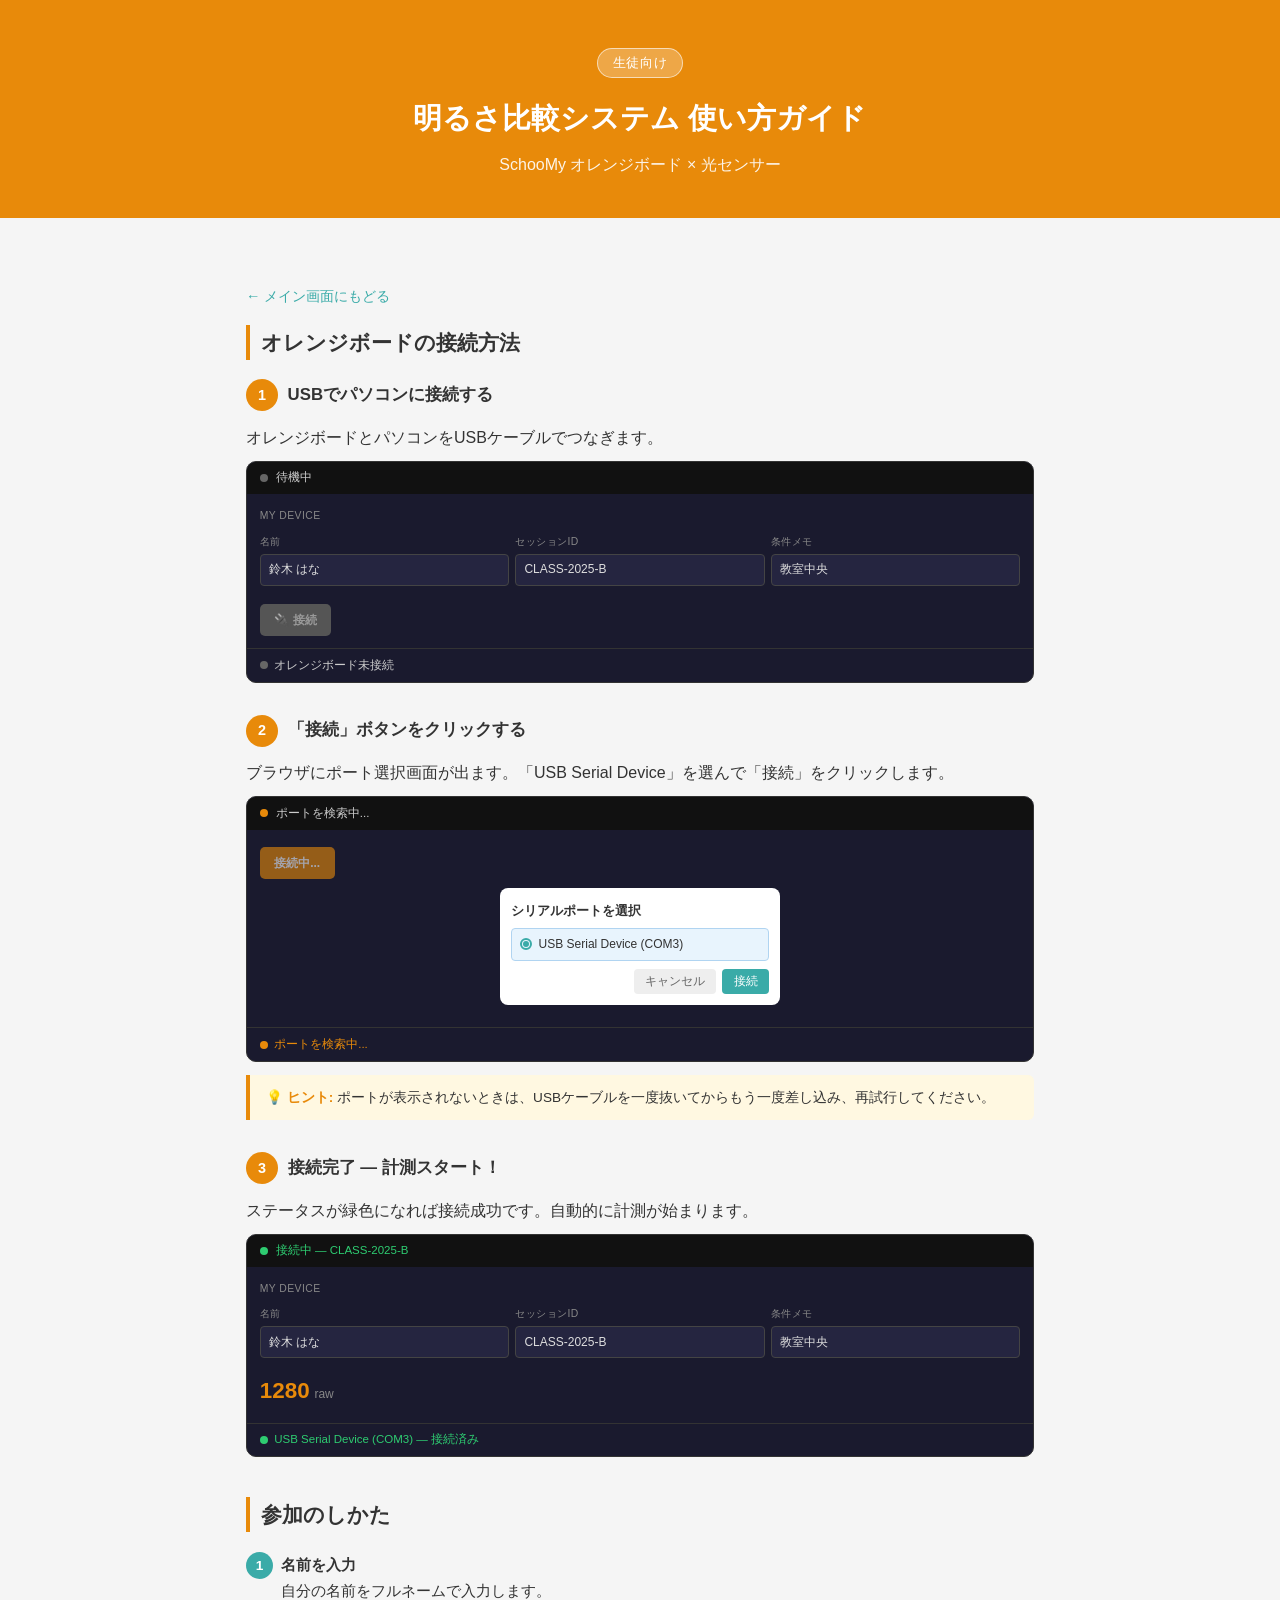
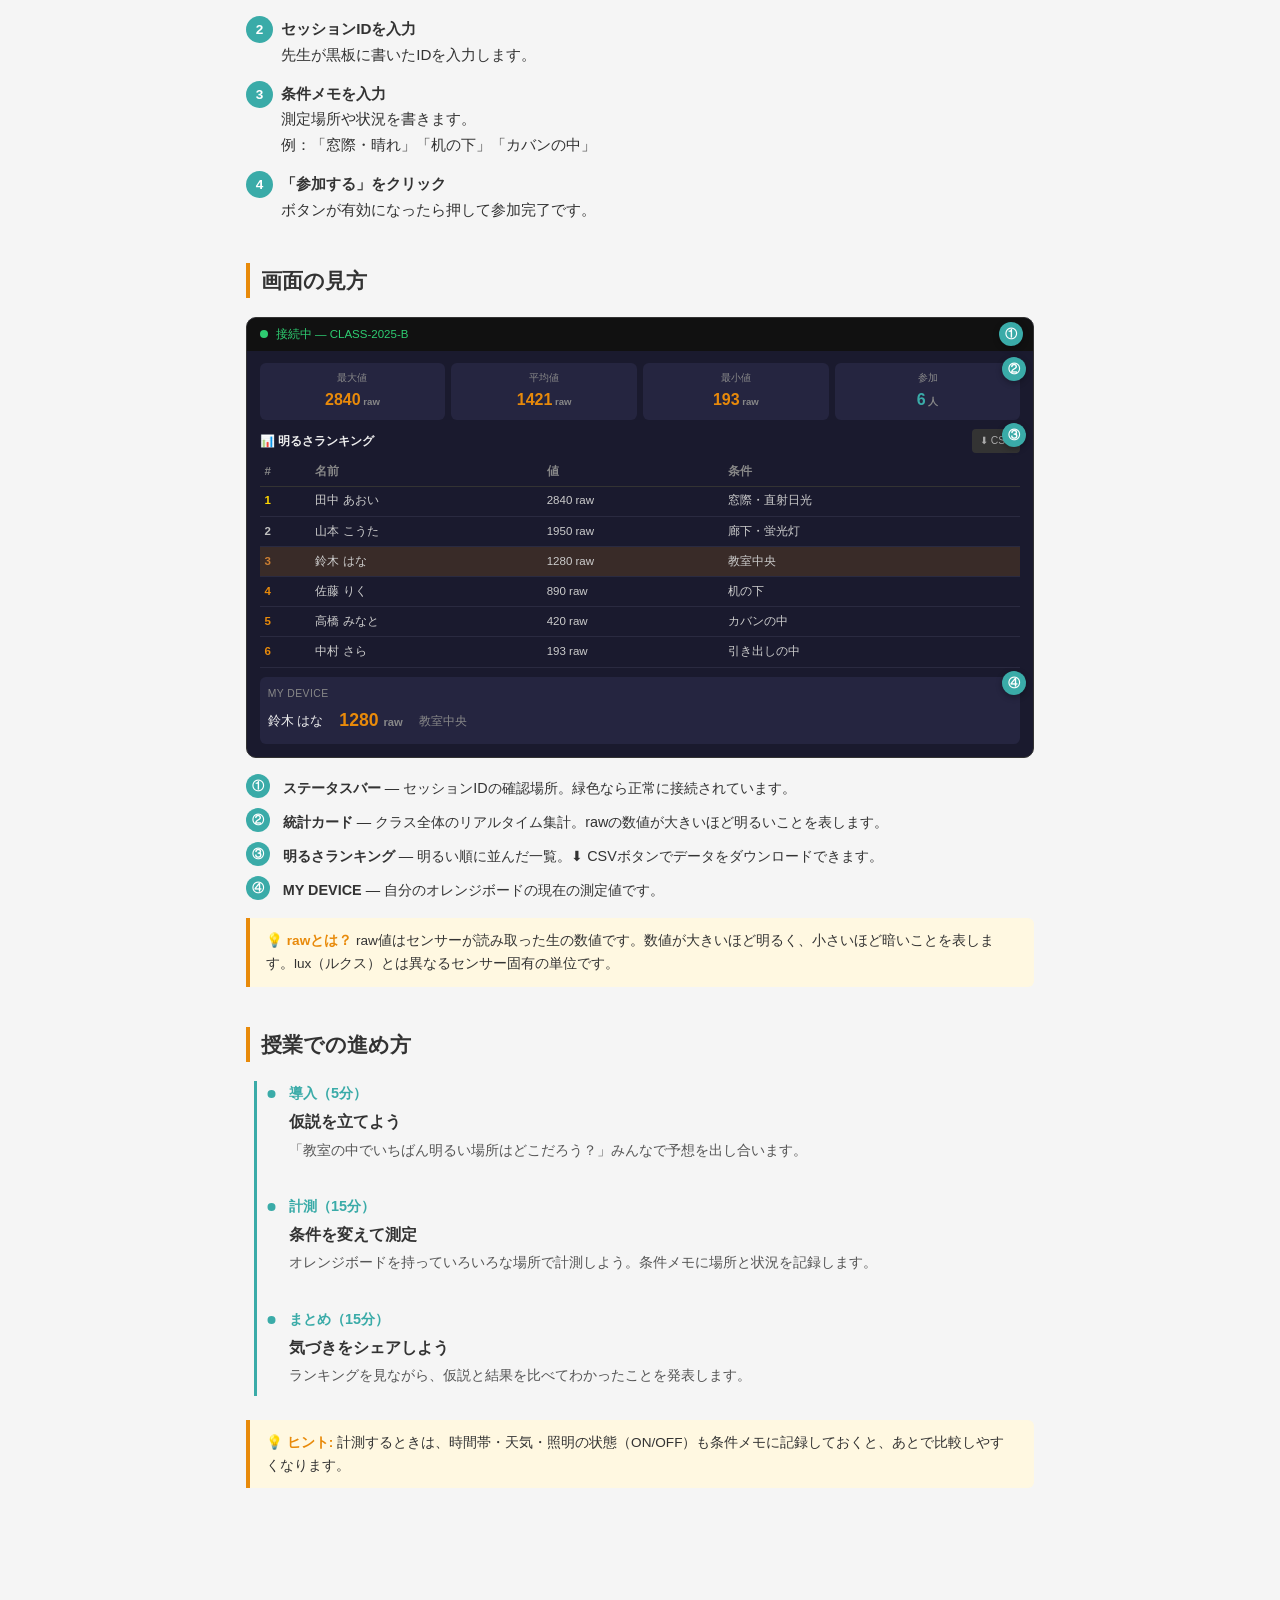
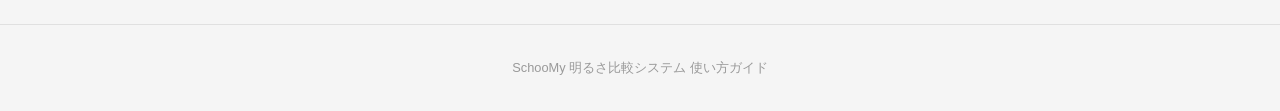
==== guide.html @ 4259dcef "Add guide.html: 生徒向け使い方ガイド Co-Authored-By: Claude Opus 4.6 (1M context) <noreply@anthropic.com>" ====
<!DOCTYPE html>
<html lang="ja">
<head>
<meta charset="UTF-8">
<meta name="viewport" content="width=device-width, initial-scale=1.0">
<title>使い方ガイド — SchooMy 明るさ比較システム</title>
<style>
*,*::before,*::after{box-sizing:border-box;margin:0;padding:0}
:root{--orange:#E88A0A;--teal:#3AABA8;--bg:#f5f5f5;--card:#fff;--text:#333;--gray:#888;--light-gray:#e0e0e0;--green:#2ecc71;--red:#e74c3c}
body{font-family:Meiryo,sans-serif;color:var(--text);background:var(--bg);line-height:1.7}
a{color:var(--teal);text-decoration:none}
a:hover{text-decoration:underline}

/* Hero */
.hero{background:var(--orange);color:#fff;text-align:center;padding:3rem 1rem 2.5rem}
.hero .badge{display:inline-block;background:rgba(255,255,255,.25);border:1px solid rgba(255,255,255,.6);border-radius:999px;padding:.2rem .9rem;font-size:.8rem;margin-bottom:1rem;letter-spacing:.05em}
.hero h1{font-size:1.8rem;margin-bottom:.5rem}
.hero .sub{font-size:1rem;opacity:.9}

/* Container */
.container{max-width:820px;margin:0 auto;padding:1.5rem 1rem 4rem}
section{margin-bottom:2.5rem}
section h2{font-size:1.3rem;border-left:4px solid var(--orange);padding-left:.7rem;margin-bottom:1.2rem}

/* Steps */
.step{margin-bottom:2rem}
.step-header{display:flex;align-items:center;gap:.6rem;margin-bottom:.8rem}
.step-num{display:inline-flex;align-items:center;justify-content:center;width:2rem;height:2rem;border-radius:50%;background:var(--orange);color:#fff;font-weight:bold;font-size:.9rem;flex-shrink:0}
.step-title{font-size:1.05rem;font-weight:bold}

/* Mock screen */
.mock{background:#1a1a2e;border-radius:10px;overflow:hidden;margin:.6rem 0;font-size:.78rem;color:#ccc;border:1px solid #333}
.mock-bar{display:flex;align-items:center;gap:.5rem;padding:.4rem .8rem;background:#111;font-size:.72rem}
.mock-bar .dot{width:8px;height:8px;border-radius:50%;flex-shrink:0}
.mock-bar .dot.gray{background:#666}
.mock-bar .dot.green{background:var(--green)}
.mock-bar .dot.orange{background:var(--orange)}
.mock-bar .pulse-dot{animation:pulse-anim 1.2s infinite}
@keyframes pulse-anim{0%,100%{opacity:1}50%{opacity:.4}}
.mock-body{padding:.8rem}
.mock-label{font-size:.65rem;color:#888;margin-bottom:.2rem;text-transform:uppercase;letter-spacing:.04em}
.mock-field{background:#252540;border:1px solid #444;border-radius:4px;padding:.3rem .5rem;margin-bottom:.35rem;color:#ddd;font-size:.75rem}
.mock-btn{display:inline-block;border-radius:5px;padding:.35rem .9rem;font-size:.75rem;font-weight:bold;border:none;cursor:default;margin-top:.3rem}
.mock-btn.gray{background:#555;color:#999}
.mock-btn.orange{background:var(--orange);color:#fff}
.mock-btn.orange.disabled{opacity:.6}
.mock-btn.green{background:var(--green);color:#fff}
.mock-usb{display:flex;align-items:center;gap:.4rem;padding:.4rem .8rem;font-size:.72rem;border-top:1px solid #333}
.mock-usb .indicator{width:8px;height:8px;border-radius:50%;flex-shrink:0}

/* Dialog mock */
.mock-dialog{background:#fff;color:#333;border-radius:8px;margin:.6rem auto;padding:.7rem;max-width:280px;font-size:.75rem}
.mock-dialog .dialog-title{font-weight:bold;margin-bottom:.4rem;font-size:.8rem}
.mock-dialog .dialog-item{display:flex;align-items:center;gap:.4rem;padding:.35rem .5rem;border-radius:4px;background:#e8f4fd;border:1px solid #b0d4f1;margin-bottom:.3rem}
.mock-dialog .dialog-item .radio{width:12px;height:12px;border-radius:50%;border:2px solid var(--teal);display:flex;align-items:center;justify-content:center;flex-shrink:0}
.mock-dialog .dialog-item .radio::after{content:'';width:6px;height:6px;border-radius:50%;background:var(--teal)}
.mock-dialog .dialog-actions{display:flex;gap:.4rem;justify-content:flex-end;margin-top:.5rem}
.mock-dialog .dialog-actions button{border:none;padding:.3rem .7rem;border-radius:4px;font-size:.72rem;cursor:default}
.mock-dialog .dialog-actions .cancel{background:#eee;color:#666}
.mock-dialog .dialog-actions .ok{background:var(--teal);color:#fff}

/* MY DEVICE mock section */
.mock-mydevice{display:grid;grid-template-columns:1fr 1fr 1fr;gap:.4rem;margin-top:.5rem}
.mock-mydevice .mock-field-group{display:flex;flex-direction:column}
.mock-current{display:flex;align-items:baseline;gap:.3rem;margin-top:.5rem}
.mock-current .val{font-size:1.4rem;font-weight:bold;color:var(--orange)}
.mock-current .unit{font-size:.75rem;color:#888}

/* Hint box */
.hint{background:#fff8e1;border-left:4px solid var(--orange);border-radius:0 6px 6px 0;padding:.7rem 1rem;margin:.8rem 0;font-size:.85rem}
.hint strong{color:var(--orange)}

/* Numbered list (参加のしかた) */
.join-steps{counter-reset:join}
.join-steps li{list-style:none;position:relative;padding-left:2.2rem;margin-bottom:.8rem;font-size:.95rem}
.join-steps li::before{counter-increment:join;content:counter(join);position:absolute;left:0;top:0;width:1.7rem;height:1.7rem;border-radius:50%;background:var(--teal);color:#fff;display:flex;align-items:center;justify-content:center;font-weight:bold;font-size:.85rem}

/* Annotated mock (画面の見方) */
.annotated-wrap{position:relative}
.anno-badge{position:absolute;width:1.5rem;height:1.5rem;border-radius:50%;background:var(--teal);color:#fff;font-size:.75rem;font-weight:bold;display:flex;align-items:center;justify-content:center;z-index:2;box-shadow:0 2px 6px rgba(0,0,0,.3)}
.anno-list{margin-top:1rem}
.anno-list dl{display:grid;grid-template-columns:auto 1fr;gap:.3rem .8rem;font-size:.9rem}
.anno-list dt{display:flex;align-items:center;justify-content:center;width:1.5rem;height:1.5rem;border-radius:50%;background:var(--teal);color:#fff;font-weight:bold;font-size:.75rem;flex-shrink:0}
.anno-list dd{margin:0;padding:.15rem 0}

/* Stats grid in mock */
.mock-stats{display:grid;grid-template-columns:repeat(4,1fr);gap:.4rem;margin-bottom:.6rem}
.mock-stat-card{background:#252540;border-radius:6px;padding:.4rem;text-align:center}
.mock-stat-card .stat-label{font-size:.6rem;color:#888}
.mock-stat-card .stat-val{font-size:1rem;font-weight:bold;color:var(--orange)}
.mock-stat-card .stat-unit{font-size:.6rem;color:#888}
.mock-stat-card.count .stat-val{color:var(--teal)}

/* Ranking table in mock */
.mock-table{width:100%;border-collapse:collapse;font-size:.72rem}
.mock-table th{text-align:left;color:#888;padding:.25rem .3rem;border-bottom:1px solid #333}
.mock-table td{padding:.3rem;border-bottom:1px solid #2a2a40}
.mock-table tr.me{background:rgba(232,138,10,.15)}
.mock-table .rank{font-weight:bold;color:var(--orange)}
.mock-table .rank.gold{color:#FFD700}
.mock-table .rank.silver{color:#C0C0C0}
.mock-table .rank.bronze{color:#CD7F32}

/* Mock CSV button */
.mock-csv{display:inline-block;background:#333;color:#aaa;border-radius:4px;padding:.2rem .5rem;font-size:.65rem;float:right}

/* Timeline */
.timeline{position:relative;padding-left:2rem;border-left:3px solid var(--teal);margin-left:.5rem}
.timeline-item{position:relative;margin-bottom:1.5rem;padding-bottom:.5rem}
.timeline-item::before{content:'';position:absolute;left:-2rem;top:.35rem;transform:translateX(calc(-50% + 1rem - 1.5px));width:14px;height:14px;border-radius:50%;background:var(--teal);border:3px solid var(--bg)}
.timeline-item .time-label{font-weight:bold;color:var(--teal);font-size:.9rem}
.timeline-item .time-title{font-weight:bold;font-size:1rem;margin:.15rem 0}
.timeline-item .time-desc{font-size:.9rem;color:#555}

/* Back link */
.back-link{display:inline-flex;align-items:center;gap:.3rem;margin-bottom:1rem;font-size:.9rem}

/* Footer */
.guide-footer{text-align:center;padding:2rem 1rem;font-size:.8rem;color:#999;border-top:1px solid #e0e0e0;margin-top:2rem}

/* Responsive */
@media(max-width:600px){
  .hero h1{font-size:1.3rem}
  .mock-stats{grid-template-columns:repeat(2,1fr)}
  .mock-mydevice{grid-template-columns:1fr}
  .anno-badge{display:none}
  .mock-table{font-size:.65rem}
}
</style>
</head>
<body>

<!-- Hero -->
<section class="hero">
  <div class="badge">生徒向け</div>
  <h1>明るさ比較システム 使い方ガイド</h1>
  <p class="sub">SchooMy オレンジボード × 光センサー</p>
</section>

<div class="container">
  <a href="index.html" class="back-link">← メイン画面にもどる</a>

  <!-- ====== 2. 接続方法 ====== -->
  <section>
    <h2>オレンジボードの接続方法</h2>

    <!-- STEP 1 -->
    <div class="step">
      <div class="step-header">
        <div class="step-num">1</div>
        <div class="step-title">USBでパソコンに接続する</div>
      </div>
      <p>オレンジボードとパソコンをUSBケーブルでつなぎます。</p>

      <!-- Mock ① 接続前 -->
      <div class="mock">
        <div class="mock-bar">
          <span class="dot gray"></span>
          <span>待機中</span>
        </div>
        <div class="mock-body">
          <div class="mock-label">MY DEVICE</div>
          <div class="mock-mydevice">
            <div class="mock-field-group">
              <div class="mock-label">名前</div>
              <div class="mock-field">鈴木 はな</div>
            </div>
            <div class="mock-field-group">
              <div class="mock-label">セッションID</div>
              <div class="mock-field">CLASS-2025-B</div>
            </div>
            <div class="mock-field-group">
              <div class="mock-label">条件メモ</div>
              <div class="mock-field">教室中央</div>
            </div>
          </div>
          <div style="margin-top:.5rem">
            <span class="mock-btn gray">🔌 接続</span>
          </div>
        </div>
        <div class="mock-usb">
          <span class="indicator" style="background:#666"></span>
          <span>オレンジボード未接続</span>
        </div>
      </div>
    </div>

    <!-- STEP 2 -->
    <div class="step">
      <div class="step-header">
        <div class="step-num">2</div>
        <div class="step-title">「接続」ボタンをクリックする</div>
      </div>
      <p>ブラウザにポート選択画面が出ます。「USB Serial Device」を選んで「接続」をクリックします。</p>

      <!-- Mock ② ポート選択中 -->
      <div class="mock">
        <div class="mock-bar">
          <span class="dot orange pulse-dot"></span>
          <span>ポートを検索中...</span>
        </div>
        <div class="mock-body">
          <span class="mock-btn orange disabled">接続中...</span>

          <!-- Dialog -->
          <div class="mock-dialog">
            <div class="dialog-title">シリアルポートを選択</div>
            <div class="dialog-item">
              <div class="radio"></div>
              <span>USB Serial Device (COM3)</span>
            </div>
            <div class="dialog-actions">
              <button class="cancel">キャンセル</button>
              <button class="ok">接続</button>
            </div>
          </div>
        </div>
        <div class="mock-usb">
          <span class="indicator" style="background:var(--orange)"></span>
          <span style="color:var(--orange)">ポートを検索中...</span>
        </div>
      </div>

      <div class="hint">
        <strong>💡 ヒント:</strong> ポートが表示されないときは、USBケーブルを一度抜いてからもう一度差し込み、再試行してください。
      </div>
    </div>

    <!-- STEP 3 -->
    <div class="step">
      <div class="step-header">
        <div class="step-num">3</div>
        <div class="step-title">接続完了 — 計測スタート！</div>
      </div>
      <p>ステータスが緑色になれば接続成功です。自動的に計測が始まります。</p>

      <!-- Mock ③ 接続完了 -->
      <div class="mock">
        <div class="mock-bar">
          <span class="dot green"></span>
          <span style="color:var(--green)">接続中 — CLASS-2025-B</span>
        </div>
        <div class="mock-body">
          <div class="mock-label">MY DEVICE</div>
          <div class="mock-mydevice">
            <div class="mock-field-group">
              <div class="mock-label">名前</div>
              <div class="mock-field">鈴木 はな</div>
            </div>
            <div class="mock-field-group">
              <div class="mock-label">セッションID</div>
              <div class="mock-field">CLASS-2025-B</div>
            </div>
            <div class="mock-field-group">
              <div class="mock-label">条件メモ</div>
              <div class="mock-field">教室中央</div>
            </div>
          </div>
          <div class="mock-current">
            <span class="val">1280</span>
            <span class="unit">raw</span>
          </div>
        </div>
        <div class="mock-usb">
          <span class="indicator" style="background:var(--green)"></span>
          <span style="color:var(--green)">USB Serial Device (COM3) — 接続済み</span>
        </div>
      </div>
    </div>
  </section>

  <!-- ====== 3. 参加のしかた ====== -->
  <section>
    <h2>参加のしかた</h2>
    <ol class="join-steps">
      <li><strong>名前を入力</strong><br>自分の名前をフルネームで入力します。</li>
      <li><strong>セッションIDを入力</strong><br>先生が黒板に書いたIDを入力します。</li>
      <li><strong>条件メモを入力</strong><br>測定場所や状況を書きます。<br>例：「窓際・晴れ」「机の下」「カバンの中」</li>
      <li><strong>「参加する」をクリック</strong><br>ボタンが有効になったら押して参加完了です。</li>
    </ol>
  </section>

  <!-- ====== 4. 画面の見方 ====== -->
  <section>
    <h2>画面の見方</h2>

    <div class="annotated-wrap">
      <!-- Mock ④ ランキング画面 -->
      <div class="mock" style="position:relative">
        <!-- Badge ① -->
        <div class="anno-badge" style="top:4px;right:10px">①</div>
        <div class="mock-bar">
          <span class="dot green"></span>
          <span style="color:var(--green)">接続中 — CLASS-2025-B</span>
        </div>
        <div class="mock-body">
          <!-- Badge ② -->
          <div style="position:relative">
            <div class="anno-badge" style="top:-6px;right:-6px">②</div>
            <div class="mock-stats">
              <div class="mock-stat-card"><div class="stat-label">最大値</div><div class="stat-val">2840<span class="stat-unit"> raw</span></div></div>
              <div class="mock-stat-card"><div class="stat-label">平均値</div><div class="stat-val">1421<span class="stat-unit"> raw</span></div></div>
              <div class="mock-stat-card"><div class="stat-label">最小値</div><div class="stat-val">193<span class="stat-unit"> raw</span></div></div>
              <div class="mock-stat-card count"><div class="stat-label">参加</div><div class="stat-val">6<span class="stat-unit"> 人</span></div></div>
            </div>
          </div>

          <!-- Badge ③ -->
          <div style="position:relative">
            <div class="anno-badge" style="top:-6px;right:-6px">③</div>
            <div style="display:flex;align-items:center;justify-content:space-between;margin-bottom:.3rem">
              <span style="font-size:.75rem;font-weight:bold;color:#eee">📊 明るさランキング</span>
              <span class="mock-csv">⬇ CSV</span>
            </div>
            <table class="mock-table">
              <thead><tr><th>#</th><th>名前</th><th>値</th><th>条件</th></tr></thead>
              <tbody>
                <tr><td class="rank gold">1</td><td>田中 あおい</td><td>2840 raw</td><td>窓際・直射日光</td></tr>
                <tr><td class="rank silver">2</td><td>山本 こうた</td><td>1950 raw</td><td>廊下・蛍光灯</td></tr>
                <tr class="me"><td class="rank bronze">3</td><td>鈴木 はな</td><td>1280 raw</td><td>教室中央</td></tr>
                <tr><td class="rank">4</td><td>佐藤 りく</td><td>890 raw</td><td>机の下</td></tr>
                <tr><td class="rank">5</td><td>高橋 みなと</td><td>420 raw</td><td>カバンの中</td></tr>
                <tr><td class="rank">6</td><td>中村 さら</td><td>193 raw</td><td>引き出しの中</td></tr>
              </tbody>
            </table>
          </div>

          <!-- Badge ④ -->
          <div style="position:relative;margin-top:.6rem;background:#252540;border-radius:6px;padding:.5rem">
            <div class="anno-badge" style="top:-6px;right:-6px">④</div>
            <div class="mock-label">MY DEVICE</div>
            <div style="display:flex;align-items:center;gap:1rem;flex-wrap:wrap">
              <span style="color:#eee;font-size:.8rem">鈴木 はな</span>
              <span style="color:var(--orange);font-weight:bold;font-size:1.1rem">1280 <span style="font-size:.7rem;color:#888">raw</span></span>
              <span style="color:#888;font-size:.75rem">教室中央</span>
            </div>
          </div>
        </div>
      </div>
    </div>

    <div class="anno-list">
      <dl>
        <dt>①</dt><dd><strong>ステータスバー</strong> — セッションIDの確認場所。緑色なら正常に接続されています。</dd>
        <dt>②</dt><dd><strong>統計カード</strong> — クラス全体のリアルタイム集計。rawの数値が大きいほど明るいことを表します。</dd>
        <dt>③</dt><dd><strong>明るさランキング</strong> — 明るい順に並んだ一覧。⬇ CSVボタンでデータをダウンロードできます。</dd>
        <dt>④</dt><dd><strong>MY DEVICE</strong> — 自分のオレンジボードの現在の測定値です。</dd>
      </dl>
    </div>

    <div class="hint">
      <strong>💡 rawとは？</strong> raw値はセンサーが読み取った生の数値です。数値が大きいほど明るく、小さいほど暗いことを表します。lux（ルクス）とは異なるセンサー固有の単位です。
    </div>
  </section>

  <!-- ====== 5. 授業での進め方 ====== -->
  <section>
    <h2>授業での進め方</h2>

    <div class="timeline">
      <div class="timeline-item">
        <div class="time-label">導入（5分）</div>
        <div class="time-title">仮説を立てよう</div>
        <div class="time-desc">「教室の中でいちばん明るい場所はどこだろう？」みんなで予想を出し合います。</div>
      </div>
      <div class="timeline-item">
        <div class="time-label">計測（15分）</div>
        <div class="time-title">条件を変えて測定</div>
        <div class="time-desc">オレンジボードを持っていろいろな場所で計測しよう。条件メモに場所と状況を記録します。</div>
      </div>
      <div class="timeline-item">
        <div class="time-label">まとめ（15分）</div>
        <div class="time-title">気づきをシェアしよう</div>
        <div class="time-desc">ランキングを見ながら、仮説と結果を比べてわかったことを発表します。</div>
      </div>
    </div>

    <div class="hint">
      <strong>💡 ヒント:</strong> 計測するときは、時間帯・天気・照明の状態（ON/OFF）も条件メモに記録しておくと、あとで比較しやすくなります。
    </div>
  </section>
</div>

<footer class="guide-footer">
  SchooMy 明るさ比較システム 使い方ガイド
</footer>

</body>
</html>
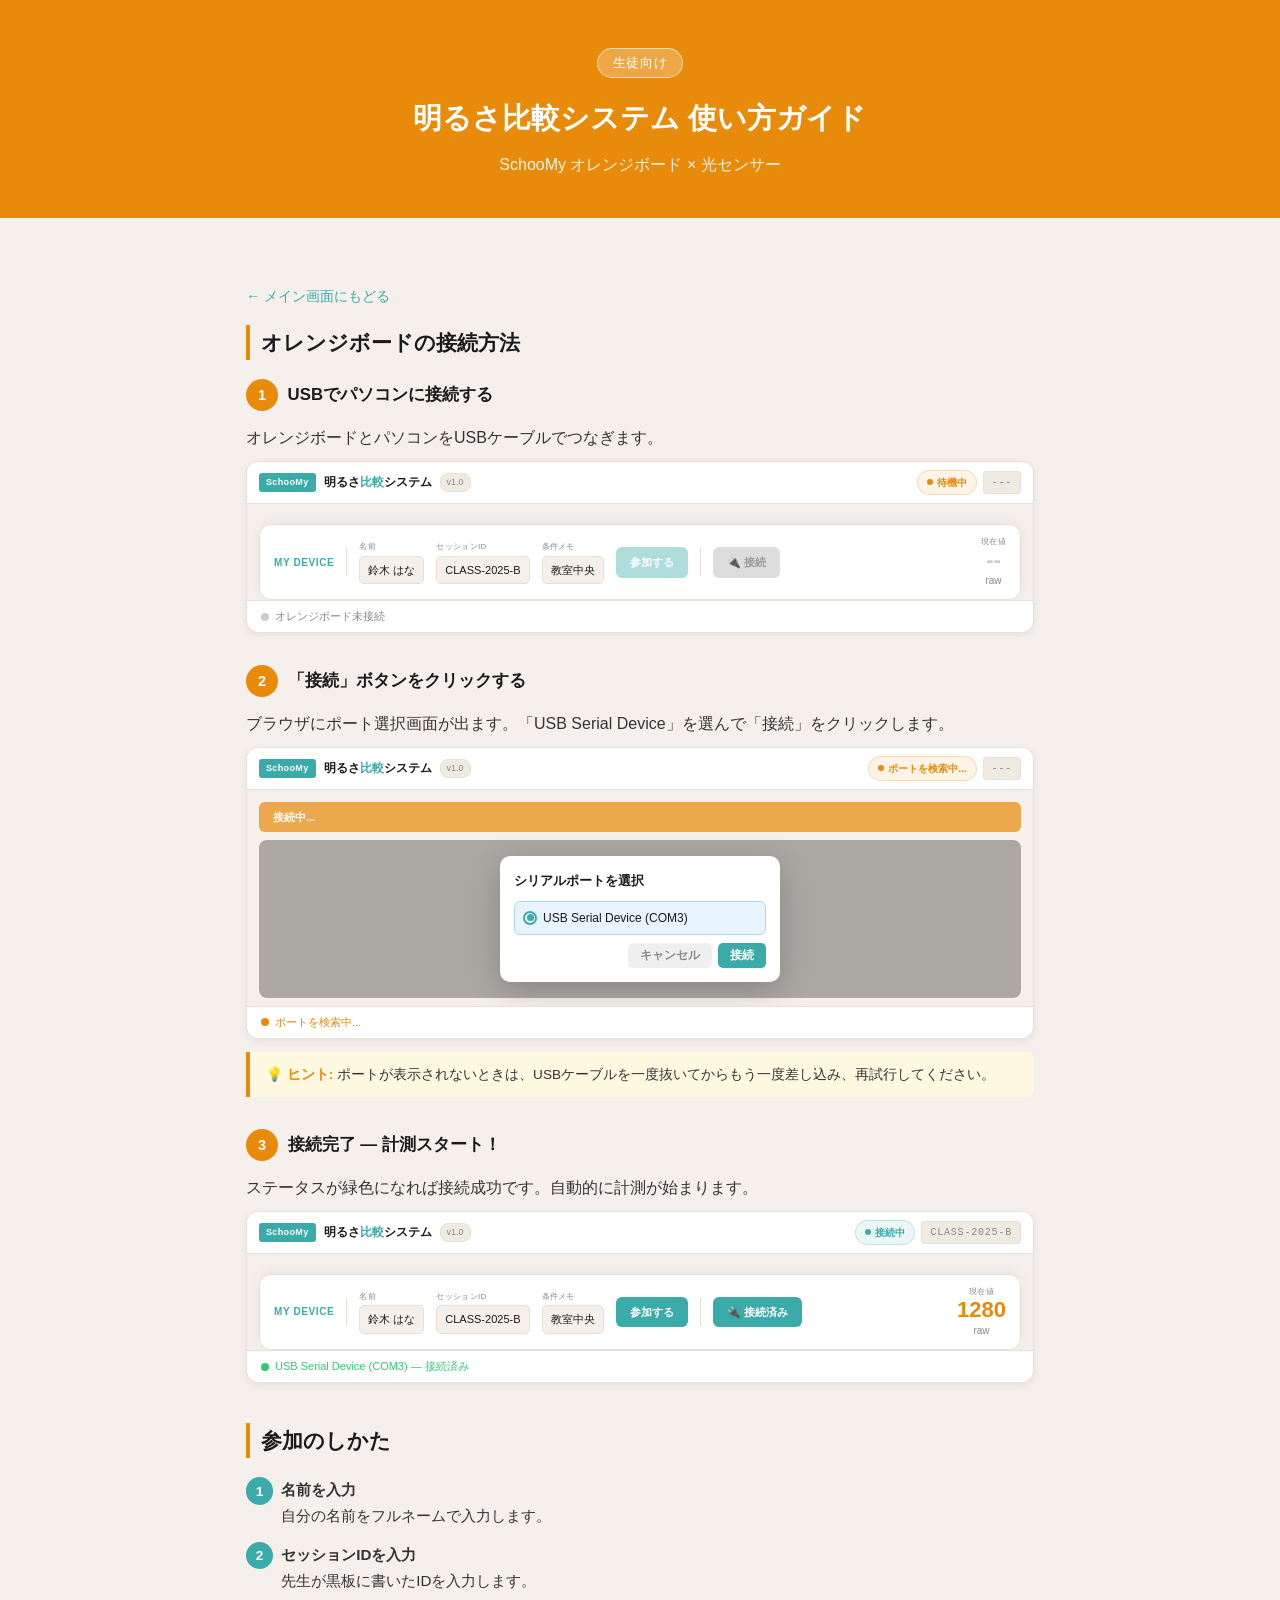
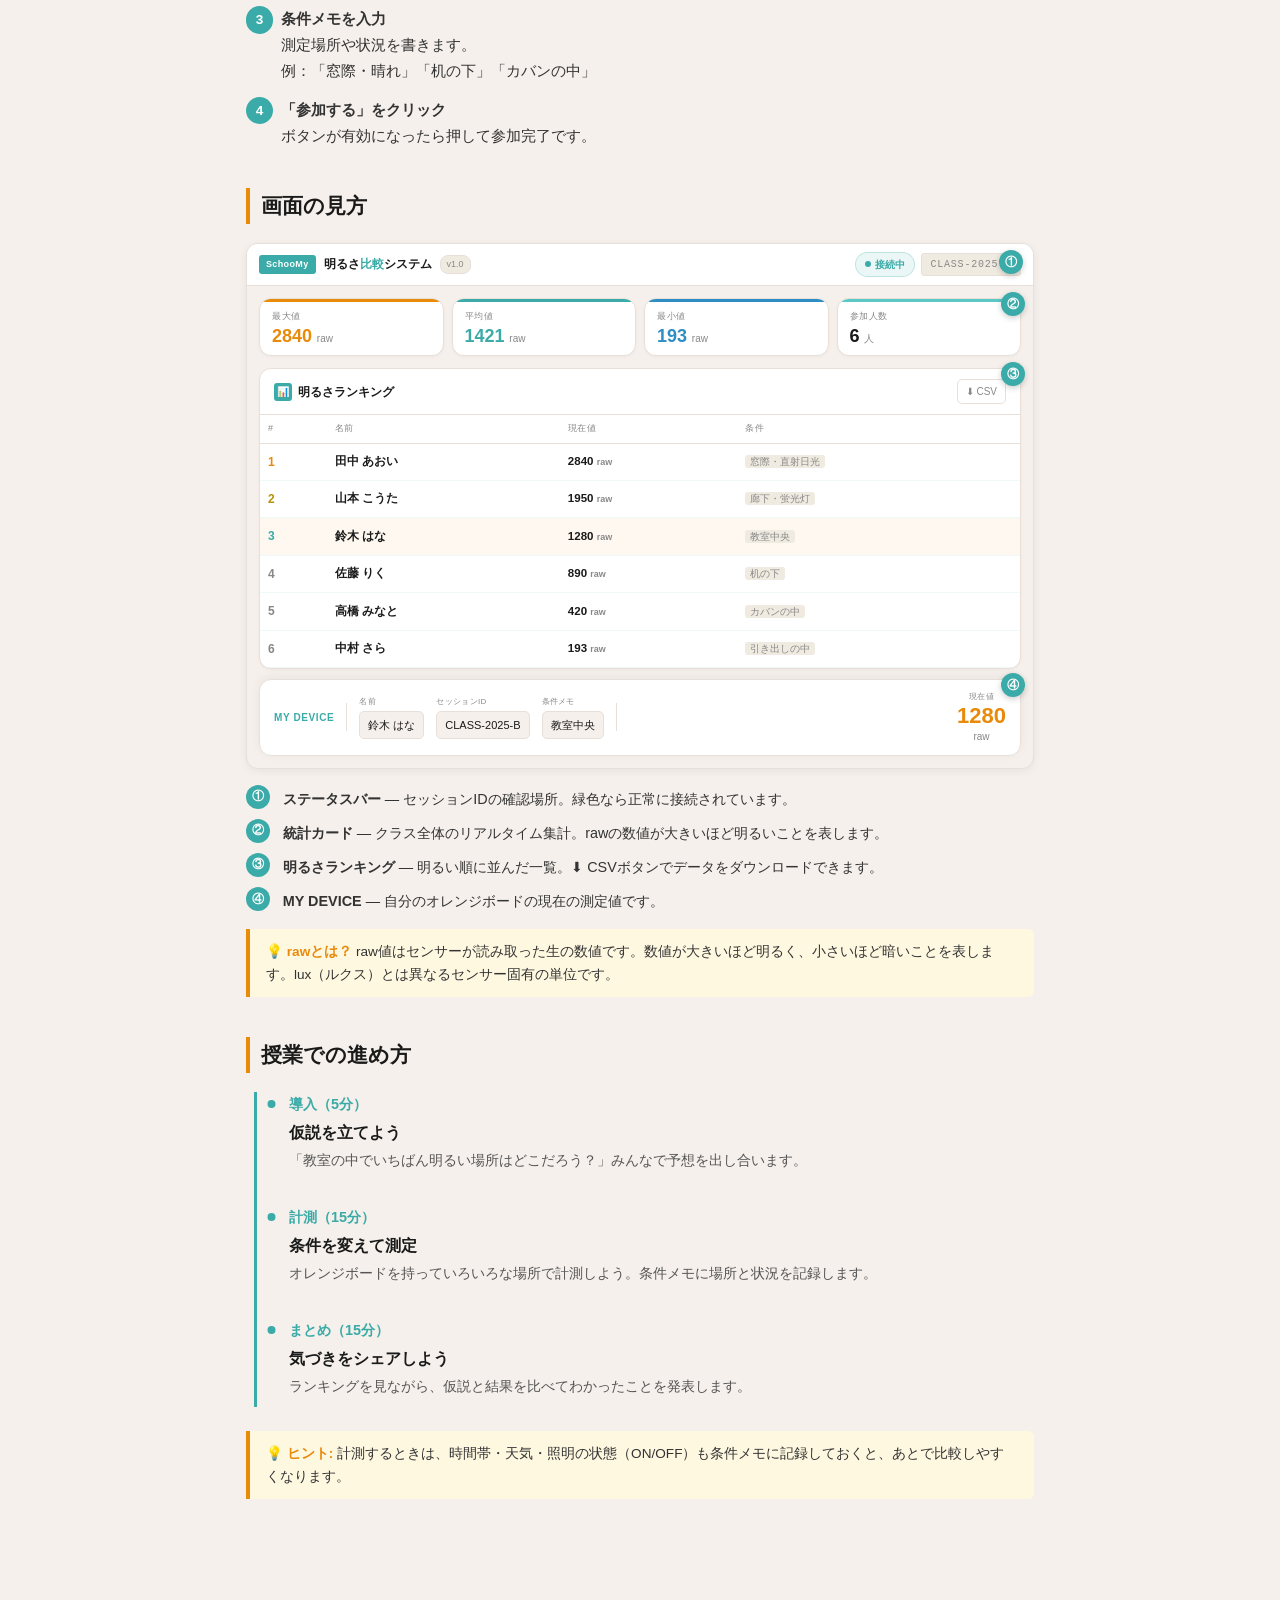
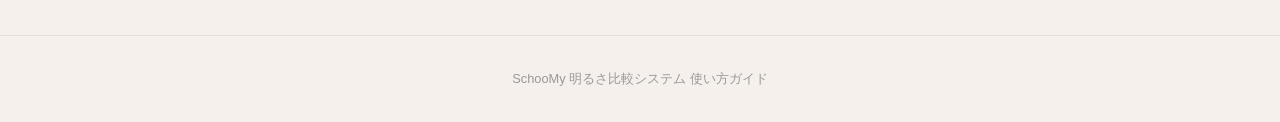
==== commit 16a27dc9: "Fix: モック画面を実際のサイトデザインに合わせて修正 Co-Authored-By: Claude Opus 4.6 (1M context) <noreply@anthropic.com>" ====
--- a/guide.html
+++ b/guide.html
@@ -6,13 +6,12 @@
 <title>使い方ガイド — SchooMy 明るさ比較システム</title>
 <style>
 *,*::before,*::after{box-sizing:border-box;margin:0;padding:0}
-:root{--orange:#E88A0A;--teal:#3AABA8;--bg:#f5f5f5;--card:#fff;--text:#333;--gray:#888;--light-gray:#e0e0e0;--green:#2ecc71;--red:#e74c3c}
-body{font-family:Meiryo,sans-serif;color:var(--text);background:var(--bg);line-height:1.7}
-a{color:var(--teal);text-decoration:none}
+body{font-family:Meiryo,sans-serif;color:#333;background:#f5f0eb;line-height:1.7}
+a{color:#3AABA8;text-decoration:none}
 a:hover{text-decoration:underline}
 
 /* Hero */
-.hero{background:var(--orange);color:#fff;text-align:center;padding:3rem 1rem 2.5rem}
+.hero{background:#E88A0A;color:#fff;text-align:center;padding:3rem 1rem 2.5rem}
 .hero .badge{display:inline-block;background:rgba(255,255,255,.25);border:1px solid rgba(255,255,255,.6);border-radius:999px;padding:.2rem .9rem;font-size:.8rem;margin-bottom:1rem;letter-spacing:.05em}
 .hero h1{font-size:1.8rem;margin-bottom:.5rem}
 .hero .sub{font-size:1rem;opacity:.9}
@@ -20,111 +19,154 @@
 /* Container */
 .container{max-width:820px;margin:0 auto;padding:1.5rem 1rem 4rem}
 section{margin-bottom:2.5rem}
-section h2{font-size:1.3rem;border-left:4px solid var(--orange);padding-left:.7rem;margin-bottom:1.2rem}
+section h2{font-size:1.3rem;border-left:4px solid #E88A0A;padding-left:.7rem;margin-bottom:1.2rem;color:#1a1a1a}
 
 /* Steps */
 .step{margin-bottom:2rem}
 .step-header{display:flex;align-items:center;gap:.6rem;margin-bottom:.8rem}
-.step-num{display:inline-flex;align-items:center;justify-content:center;width:2rem;height:2rem;border-radius:50%;background:var(--orange);color:#fff;font-weight:bold;font-size:.9rem;flex-shrink:0}
-.step-title{font-size:1.05rem;font-weight:bold}
-
-/* Mock screen */
-.mock{background:#1a1a2e;border-radius:10px;overflow:hidden;margin:.6rem 0;font-size:.78rem;color:#ccc;border:1px solid #333}
-.mock-bar{display:flex;align-items:center;gap:.5rem;padding:.4rem .8rem;background:#111;font-size:.72rem}
-.mock-bar .dot{width:8px;height:8px;border-radius:50%;flex-shrink:0}
-.mock-bar .dot.gray{background:#666}
-.mock-bar .dot.green{background:var(--green)}
-.mock-bar .dot.orange{background:var(--orange)}
-.mock-bar .pulse-dot{animation:pulse-anim 1.2s infinite}
-@keyframes pulse-anim{0%,100%{opacity:1}50%{opacity:.4}}
-.mock-body{padding:.8rem}
-.mock-label{font-size:.65rem;color:#888;margin-bottom:.2rem;text-transform:uppercase;letter-spacing:.04em}
-.mock-field{background:#252540;border:1px solid #444;border-radius:4px;padding:.3rem .5rem;margin-bottom:.35rem;color:#ddd;font-size:.75rem}
-.mock-btn{display:inline-block;border-radius:5px;padding:.35rem .9rem;font-size:.75rem;font-weight:bold;border:none;cursor:default;margin-top:.3rem}
-.mock-btn.gray{background:#555;color:#999}
-.mock-btn.orange{background:var(--orange);color:#fff}
-.mock-btn.orange.disabled{opacity:.6}
-.mock-btn.green{background:var(--green);color:#fff}
-.mock-usb{display:flex;align-items:center;gap:.4rem;padding:.4rem .8rem;font-size:.72rem;border-top:1px solid #333}
-.mock-usb .indicator{width:8px;height:8px;border-radius:50%;flex-shrink:0}
+.step-num{display:inline-flex;align-items:center;justify-content:center;width:2rem;height:2rem;border-radius:50%;background:#E88A0A;color:#fff;font-weight:bold;font-size:.9rem;flex-shrink:0}
+.step-title{font-size:1.05rem;font-weight:bold;color:#1a1a1a}
+
+/* ===== Mock screen (light theme matching actual site) ===== */
+.mock-screen{color-scheme:light;background:#f5f0eb;border-radius:12px;overflow:hidden;margin:.6rem 0;font-size:.78rem;color:#1a1a1a;border:1px solid #e8e0d8;box-shadow:0 2px 8px rgba(0,0,0,.06)}
+
+/* Mock header (white bar) */
+.mock-header{display:flex;align-items:center;justify-content:space-between;padding:8px 12px;background:#ffffff;border-bottom:1px solid #e8e0d8;font-size:.72rem;gap:8px;flex-wrap:wrap}
+.mock-header-left{display:flex;align-items:center;gap:8px}
+.mock-logo{background:#3AABA8;color:#fff;font-size:9px;font-weight:bold;padding:2px 7px;border-radius:3px;letter-spacing:.04em}
+.mock-app-title{font-size:12px;font-weight:bold;color:#1a1a1a}
+.mock-app-title span{color:#3AABA8}
+.mock-version{font-size:9px;color:#888;background:#f0ebe1;padding:1px 6px;border-radius:8px;border:1px solid #e8e0d8}
+.mock-header-right{display:flex;align-items:center;gap:6px}
+.mock-status-pill{display:flex;align-items:center;gap:4px;border-radius:14px;padding:3px 9px;font-size:10px;font-weight:bold}
+.mock-status-pill.idle{background:rgba(232,138,10,.1);border:1px solid rgba(232,138,10,.25);color:#E88A0A}
+.mock-status-pill.live{background:rgba(58,171,168,.1);border:1px solid rgba(58,171,168,.25);color:#3AABA8}
+.mock-status-pill.searching{background:rgba(232,138,10,.1);border:1px solid rgba(232,138,10,.25);color:#E88A0A}
+.mock-status-dot{width:6px;height:6px;border-radius:50%;flex-shrink:0}
+.mock-status-dot.idle{background:#E88A0A}
+.mock-status-dot.live{background:#3AABA8;animation:mock-pulse 1.5s ease-in-out infinite}
+.mock-status-dot.searching{background:#E88A0A;animation:mock-pulse 1.5s ease-in-out infinite}
+@keyframes mock-pulse{0%,100%{opacity:1;transform:scale(1)}50%{opacity:.5;transform:scale(.8)}}
+.mock-session-code{font-size:10px;color:#888;background:#f0ebe1;padding:2px 8px;border-radius:3px;border:1px solid #e8e0d8;font-family:monospace;letter-spacing:.08em}
+
+/* Mock body */
+.mock-body{padding:12px}
+
+/* Mock stat cards */
+.mock-stats{display:grid;grid-template-columns:repeat(4,1fr);gap:8px;margin-bottom:12px}
+.mock-stat-card{background:#ffffff;border:1px solid #e8e0d8;border-radius:12px;padding:10px 12px;position:relative;overflow:hidden;box-shadow:0 1px 3px rgba(0,0,0,.04)}
+.mock-stat-card::before{content:'';position:absolute;top:0;left:0;right:0;height:3px}
+.mock-stat-card.max::before{background:#E88A0A}
+.mock-stat-card.avg::before{background:#3AABA8}
+.mock-stat-card.min::before{background:#2E8EC4}
+.mock-stat-card.count::before{background:#5cc8c5}
+.mock-stat-card .stat-label{font-size:9px;color:#888;letter-spacing:.06em;text-transform:uppercase;margin-bottom:3px}
+.mock-stat-card .stat-val{font-size:18px;font-weight:900;line-height:1}
+.mock-stat-card.max .stat-val{color:#E88A0A}
+.mock-stat-card.avg .stat-val{color:#3AABA8}
+.mock-stat-card.min .stat-val{color:#2E8EC4}
+.mock-stat-card.count .stat-val{color:#1a1a1a}
+.mock-stat-card .stat-unit{font-size:10px;font-weight:400;color:#888;margin-left:2px}
+
+/* Mock panel (white card) */
+.mock-panel{background:#ffffff;border:1px solid #e8e0d8;border-radius:12px;overflow:hidden;box-shadow:0 1px 3px rgba(0,0,0,.04);margin-bottom:10px}
+.mock-panel-header{padding:10px 14px;border-bottom:1px solid #e8e0d8;display:flex;align-items:center;justify-content:space-between}
+.mock-panel-title{font-size:12px;font-weight:bold;color:#1a1a1a;display:flex;align-items:center;gap:6px}
+.mock-panel-title .icon{width:18px;height:18px;background:#3AABA8;border-radius:3px;display:flex;align-items:center;justify-content:center;font-size:10px}
+.mock-csv-btn{background:transparent;border:1px solid #e8e0d8;color:#888;border-radius:5px;padding:3px 8px;font-size:10px;cursor:default}
+.mock-panel-body{padding:12px 14px}
+
+/* Mock table */
+.mock-table{width:100%;border-collapse:collapse;font-size:.72rem}
+.mock-table th{text-align:left;color:#888;padding:6px 8px;border-bottom:1px solid #e8e0d8;font-size:9px;letter-spacing:.06em;text-transform:uppercase;font-weight:500}
+.mock-table td{padding:8px;border-bottom:1px solid rgba(58,171,168,.08);color:#1a1a1a}
+.mock-table tr.me td{background:rgba(232,138,10,.06)}
+.mock-table .rank{font-weight:900;font-size:12px;color:#888}
+.mock-table .rank.r1{color:#E88A0A}
+.mock-table .rank.r2{color:#b8920a}
+.mock-table .rank.r3{color:#3AABA8}
+.mock-table .p-name{font-weight:bold}
+.mock-table .p-val{font-weight:900;font-variant-numeric:tabular-nums}
+.mock-table .p-unit{font-size:9px;color:#888}
+.mock-table .p-memo{font-size:10px;color:#888;background:#f0ebe1;padding:1px 5px;border-radius:3px}
+
+/* Mock MY DEVICE bar */
+.mock-device-bar{background:#ffffff;border:1px solid #e8e0d8;border-radius:12px;padding:10px 14px;display:flex;align-items:center;gap:12px;box-shadow:0 -2px 12px rgba(0,0,0,.05);flex-wrap:wrap;margin-top:8px}
+.mock-device-label{font-size:10px;font-weight:bold;color:#3AABA8;letter-spacing:.06em;text-transform:uppercase;white-space:nowrap}
+.mock-device-divider{width:1px;height:28px;background:#e8e0d8;flex-shrink:0}
+.mock-input-group{display:flex;flex-direction:column;gap:2px}
+.mock-input-label{font-size:8px;color:#888;text-transform:uppercase;letter-spacing:.04em}
+.mock-input{background:#f5f0eb;border:1px solid #e8e0d8;border-radius:5px;color:#1a1a1a;font-size:11px;padding:4px 8px}
+.mock-join-btn{border:none;border-radius:6px;padding:6px 14px;font-size:11px;font-weight:bold;cursor:default;white-space:nowrap}
+.mock-join-btn.disabled{background:#3AABA8;color:#fff;opacity:.4}
+.mock-join-btn.active{background:#3AABA8;color:#fff}
+.mock-connect-btn{border:none;border-radius:6px;padding:6px 14px;font-size:11px;font-weight:bold;cursor:default;white-space:nowrap;display:flex;align-items:center;gap:4px}
+.mock-connect-btn.teal{background:#3AABA8;color:#fff}
+.mock-connect-btn.gray{background:#ddd;color:#999}
+.mock-connect-btn.searching{background:#E88A0A;color:#fff;opacity:.7}
+.mock-current-wrap{display:flex;flex-direction:column;align-items:center;gap:1px;margin-left:auto}
+.mock-current-label{font-size:8px;color:#888;text-transform:uppercase;letter-spacing:.04em}
+.mock-current-val{font-size:22px;font-weight:900;color:#E88A0A;line-height:1;font-variant-numeric:tabular-nums}
+.mock-current-unit{font-size:10px;color:#888}
+.mock-current-placeholder{font-size:22px;font-weight:900;color:#ccc;line-height:1}
+
+/* Mock USB indicator (inside device bar area) */
+.mock-usb-indicator{display:flex;align-items:center;gap:6px;padding:6px 14px;font-size:11px;border-top:1px solid #e8e0d8;background:#ffffff;border-radius:0 0 12px 12px}
+.mock-usb-dot{width:8px;height:8px;border-radius:50%;flex-shrink:0}
 
 /* Dialog mock */
-.mock-dialog{background:#fff;color:#333;border-radius:8px;margin:.6rem auto;padding:.7rem;max-width:280px;font-size:.75rem}
-.mock-dialog .dialog-title{font-weight:bold;margin-bottom:.4rem;font-size:.8rem}
-.mock-dialog .dialog-item{display:flex;align-items:center;gap:.4rem;padding:.35rem .5rem;border-radius:4px;background:#e8f4fd;border:1px solid #b0d4f1;margin-bottom:.3rem}
-.mock-dialog .dialog-item .radio{width:12px;height:12px;border-radius:50%;border:2px solid var(--teal);display:flex;align-items:center;justify-content:center;flex-shrink:0}
-.mock-dialog .dialog-item .radio::after{content:'';width:6px;height:6px;border-radius:50%;background:var(--teal)}
-.mock-dialog .dialog-actions{display:flex;gap:.4rem;justify-content:flex-end;margin-top:.5rem}
-.mock-dialog .dialog-actions button{border:none;padding:.3rem .7rem;border-radius:4px;font-size:.72rem;cursor:default}
-.mock-dialog .dialog-actions .cancel{background:#eee;color:#666}
-.mock-dialog .dialog-actions .ok{background:var(--teal);color:#fff}
-
-/* MY DEVICE mock section */
-.mock-mydevice{display:grid;grid-template-columns:1fr 1fr 1fr;gap:.4rem;margin-top:.5rem}
-.mock-mydevice .mock-field-group{display:flex;flex-direction:column}
-.mock-current{display:flex;align-items:baseline;gap:.3rem;margin-top:.5rem}
-.mock-current .val{font-size:1.4rem;font-weight:bold;color:var(--orange)}
-.mock-current .unit{font-size:.75rem;color:#888}
+.mock-dialog-overlay{background:rgba(0,0,0,.3);border-radius:8px;padding:16px;margin:8px 0}
+.mock-dialog{background:#fff;color:#1a1a1a;border-radius:10px;margin:0 auto;padding:14px;max-width:280px;font-size:.75rem;box-shadow:0 8px 32px rgba(0,0,0,.2)}
+.mock-dialog .dialog-title{font-weight:bold;margin-bottom:8px;font-size:.82rem;color:#1a1a1a}
+.mock-dialog .dialog-item{display:flex;align-items:center;gap:6px;padding:6px 8px;border-radius:6px;background:#e8f4fd;border:1px solid #b0d4f1;margin-bottom:4px}
+.mock-dialog .dialog-item .radio{width:14px;height:14px;border-radius:50%;border:2px solid #3AABA8;display:flex;align-items:center;justify-content:center;flex-shrink:0}
+.mock-dialog .dialog-item .radio::after{content:'';width:7px;height:7px;border-radius:50%;background:#3AABA8}
+.mock-dialog .dialog-actions{display:flex;gap:6px;justify-content:flex-end;margin-top:8px}
+.mock-dialog .dialog-actions button{border:none;padding:5px 12px;border-radius:5px;font-size:.72rem;cursor:default;font-weight:bold}
+.mock-dialog .dialog-actions .cancel{background:#f0f0f0;color:#888}
+.mock-dialog .dialog-actions .ok{background:#3AABA8;color:#fff}
 
 /* Hint box */
-.hint{background:#fff8e1;border-left:4px solid var(--orange);border-radius:0 6px 6px 0;padding:.7rem 1rem;margin:.8rem 0;font-size:.85rem}
-.hint strong{color:var(--orange)}
+.hint{background:#fff8e1;border-left:4px solid #E88A0A;border-radius:0 6px 6px 0;padding:.7rem 1rem;margin:.8rem 0;font-size:.85rem}
+.hint strong{color:#E88A0A}
 
 /* Numbered list (参加のしかた) */
 .join-steps{counter-reset:join}
 .join-steps li{list-style:none;position:relative;padding-left:2.2rem;margin-bottom:.8rem;font-size:.95rem}
-.join-steps li::before{counter-increment:join;content:counter(join);position:absolute;left:0;top:0;width:1.7rem;height:1.7rem;border-radius:50%;background:var(--teal);color:#fff;display:flex;align-items:center;justify-content:center;font-weight:bold;font-size:.85rem}
+.join-steps li::before{counter-increment:join;content:counter(join);position:absolute;left:0;top:0;width:1.7rem;height:1.7rem;border-radius:50%;background:#3AABA8;color:#fff;display:flex;align-items:center;justify-content:center;font-weight:bold;font-size:.85rem}
 
 /* Annotated mock (画面の見方) */
 .annotated-wrap{position:relative}
-.anno-badge{position:absolute;width:1.5rem;height:1.5rem;border-radius:50%;background:var(--teal);color:#fff;font-size:.75rem;font-weight:bold;display:flex;align-items:center;justify-content:center;z-index:2;box-shadow:0 2px 6px rgba(0,0,0,.3)}
+.anno-badge{position:absolute;width:1.5rem;height:1.5rem;border-radius:50%;background:#3AABA8;color:#fff;font-size:.75rem;font-weight:bold;display:flex;align-items:center;justify-content:center;z-index:2;box-shadow:0 2px 6px rgba(0,0,0,.2)}
 .anno-list{margin-top:1rem}
 .anno-list dl{display:grid;grid-template-columns:auto 1fr;gap:.3rem .8rem;font-size:.9rem}
-.anno-list dt{display:flex;align-items:center;justify-content:center;width:1.5rem;height:1.5rem;border-radius:50%;background:var(--teal);color:#fff;font-weight:bold;font-size:.75rem;flex-shrink:0}
+.anno-list dt{display:flex;align-items:center;justify-content:center;width:1.5rem;height:1.5rem;border-radius:50%;background:#3AABA8;color:#fff;font-weight:bold;font-size:.75rem;flex-shrink:0}
 .anno-list dd{margin:0;padding:.15rem 0}
 
-/* Stats grid in mock */
-.mock-stats{display:grid;grid-template-columns:repeat(4,1fr);gap:.4rem;margin-bottom:.6rem}
-.mock-stat-card{background:#252540;border-radius:6px;padding:.4rem;text-align:center}
-.mock-stat-card .stat-label{font-size:.6rem;color:#888}
-.mock-stat-card .stat-val{font-size:1rem;font-weight:bold;color:var(--orange)}
-.mock-stat-card .stat-unit{font-size:.6rem;color:#888}
-.mock-stat-card.count .stat-val{color:var(--teal)}
-
-/* Ranking table in mock */
-.mock-table{width:100%;border-collapse:collapse;font-size:.72rem}
-.mock-table th{text-align:left;color:#888;padding:.25rem .3rem;border-bottom:1px solid #333}
-.mock-table td{padding:.3rem;border-bottom:1px solid #2a2a40}
-.mock-table tr.me{background:rgba(232,138,10,.15)}
-.mock-table .rank{font-weight:bold;color:var(--orange)}
-.mock-table .rank.gold{color:#FFD700}
-.mock-table .rank.silver{color:#C0C0C0}
-.mock-table .rank.bronze{color:#CD7F32}
-
-/* Mock CSV button */
-.mock-csv{display:inline-block;background:#333;color:#aaa;border-radius:4px;padding:.2rem .5rem;font-size:.65rem;float:right}
-
 /* Timeline */
-.timeline{position:relative;padding-left:2rem;border-left:3px solid var(--teal);margin-left:.5rem}
+.timeline{position:relative;padding-left:2rem;border-left:3px solid #3AABA8;margin-left:.5rem}
 .timeline-item{position:relative;margin-bottom:1.5rem;padding-bottom:.5rem}
-.timeline-item::before{content:'';position:absolute;left:-2rem;top:.35rem;transform:translateX(calc(-50% + 1rem - 1.5px));width:14px;height:14px;border-radius:50%;background:var(--teal);border:3px solid var(--bg)}
-.timeline-item .time-label{font-weight:bold;color:var(--teal);font-size:.9rem}
-.timeline-item .time-title{font-weight:bold;font-size:1rem;margin:.15rem 0}
+.timeline-item::before{content:'';position:absolute;left:-2rem;top:.35rem;transform:translateX(calc(-50% + 1rem - 1.5px));width:14px;height:14px;border-radius:50%;background:#3AABA8;border:3px solid #f5f0eb}
+.timeline-item .time-label{font-weight:bold;color:#3AABA8;font-size:.9rem}
+.timeline-item .time-title{font-weight:bold;font-size:1rem;margin:.15rem 0;color:#1a1a1a}
 .timeline-item .time-desc{font-size:.9rem;color:#555}
 
 /* Back link */
 .back-link{display:inline-flex;align-items:center;gap:.3rem;margin-bottom:1rem;font-size:.9rem}
 
 /* Footer */
-.guide-footer{text-align:center;padding:2rem 1rem;font-size:.8rem;color:#999;border-top:1px solid #e0e0e0;margin-top:2rem}
+.guide-footer{text-align:center;padding:2rem 1rem;font-size:.8rem;color:#999;border-top:1px solid #e8e0d8;margin-top:2rem}
 
 /* Responsive */
 @media(max-width:600px){
   .hero h1{font-size:1.3rem}
   .mock-stats{grid-template-columns:repeat(2,1fr)}
-  .mock-mydevice{grid-template-columns:1fr}
+  .mock-device-bar{flex-direction:column;align-items:stretch;gap:8px}
+  .mock-device-divider{width:100%;height:1px}
+  .mock-current-wrap{flex-direction:row;align-items:center;gap:6px;margin-left:0}
   .anno-badge{display:none}
   .mock-table{font-size:.65rem}
+  .mock-header{flex-direction:column;align-items:flex-start;gap:4px}
 }
 </style>
 </head>
@@ -153,34 +195,50 @@
       <p>オレンジボードとパソコンをUSBケーブルでつなぎます。</p>
 
       <!-- Mock ① 接続前 -->
-      <div class="mock">
-        <div class="mock-bar">
-          <span class="dot gray"></span>
-          <span>待機中</span>
-        </div>
-        <div class="mock-body">
-          <div class="mock-label">MY DEVICE</div>
-          <div class="mock-mydevice">
-            <div class="mock-field-group">
-              <div class="mock-label">名前</div>
-              <div class="mock-field">鈴木 はな</div>
-            </div>
-            <div class="mock-field-group">
-              <div class="mock-label">セッションID</div>
-              <div class="mock-field">CLASS-2025-B</div>
-            </div>
-            <div class="mock-field-group">
-              <div class="mock-label">条件メモ</div>
-              <div class="mock-field">教室中央</div>
-            </div>
-          </div>
-          <div style="margin-top:.5rem">
-            <span class="mock-btn gray">🔌 接続</span>
-          </div>
-        </div>
-        <div class="mock-usb">
-          <span class="indicator" style="background:#666"></span>
-          <span>オレンジボード未接続</span>
+      <div class="mock-screen">
+        <div class="mock-header">
+          <div class="mock-header-left">
+            <span class="mock-logo">SchooMy</span>
+            <span class="mock-app-title">明るさ<span>比較</span>システム</span>
+            <span class="mock-version">v1.0</span>
+          </div>
+          <div class="mock-header-right">
+            <div class="mock-status-pill idle">
+              <span class="mock-status-dot idle"></span>
+              <span>待機中</span>
+            </div>
+            <span class="mock-session-code">---</span>
+          </div>
+        </div>
+        <div class="mock-body" style="padding-bottom:0">
+          <div class="mock-device-bar">
+            <span class="mock-device-label">MY DEVICE</span>
+            <span class="mock-device-divider"></span>
+            <div class="mock-input-group">
+              <span class="mock-input-label">名前</span>
+              <span class="mock-input">鈴木 はな</span>
+            </div>
+            <div class="mock-input-group">
+              <span class="mock-input-label">セッションID</span>
+              <span class="mock-input">CLASS-2025-B</span>
+            </div>
+            <div class="mock-input-group">
+              <span class="mock-input-label">条件メモ</span>
+              <span class="mock-input">教室中央</span>
+            </div>
+            <span class="mock-join-btn disabled">参加する</span>
+            <span class="mock-device-divider"></span>
+            <span class="mock-connect-btn gray">🔌 接続</span>
+            <div class="mock-current-wrap">
+              <span class="mock-current-label">現在値</span>
+              <span class="mock-current-placeholder">--</span>
+              <span class="mock-current-unit">raw</span>
+            </div>
+          </div>
+        </div>
+        <div class="mock-usb-indicator">
+          <span class="mock-usb-dot" style="background:#ccc"></span>
+          <span style="color:#888">オレンジボード未接続</span>
         </div>
       </div>
     </div>
@@ -194,30 +252,44 @@
       <p>ブラウザにポート選択画面が出ます。「USB Serial Device」を選んで「接続」をクリックします。</p>
 
       <!-- Mock ② ポート選択中 -->
-      <div class="mock">
-        <div class="mock-bar">
-          <span class="dot orange pulse-dot"></span>
-          <span>ポートを検索中...</span>
-        </div>
-        <div class="mock-body">
-          <span class="mock-btn orange disabled">接続中...</span>
-
-          <!-- Dialog -->
-          <div class="mock-dialog">
-            <div class="dialog-title">シリアルポートを選択</div>
-            <div class="dialog-item">
-              <div class="radio"></div>
-              <span>USB Serial Device (COM3)</span>
-            </div>
-            <div class="dialog-actions">
-              <button class="cancel">キャンセル</button>
-              <button class="ok">接続</button>
-            </div>
-          </div>
-        </div>
-        <div class="mock-usb">
-          <span class="indicator" style="background:var(--orange)"></span>
-          <span style="color:var(--orange)">ポートを検索中...</span>
+      <div class="mock-screen">
+        <div class="mock-header">
+          <div class="mock-header-left">
+            <span class="mock-logo">SchooMy</span>
+            <span class="mock-app-title">明るさ<span>比較</span>システム</span>
+            <span class="mock-version">v1.0</span>
+          </div>
+          <div class="mock-header-right">
+            <div class="mock-status-pill searching">
+              <span class="mock-status-dot searching"></span>
+              <span>ポートを検索中...</span>
+            </div>
+            <span class="mock-session-code">---</span>
+          </div>
+        </div>
+        <div class="mock-body" style="padding-bottom:0">
+          <div style="margin-bottom:8px">
+            <span class="mock-connect-btn searching">接続中...</span>
+          </div>
+
+          <!-- Dialog overlay -->
+          <div class="mock-dialog-overlay">
+            <div class="mock-dialog">
+              <div class="dialog-title">シリアルポートを選択</div>
+              <div class="dialog-item">
+                <div class="radio"></div>
+                <span>USB Serial Device (COM3)</span>
+              </div>
+              <div class="dialog-actions">
+                <button class="cancel">キャンセル</button>
+                <button class="ok">接続</button>
+              </div>
+            </div>
+          </div>
+        </div>
+        <div class="mock-usb-indicator">
+          <span class="mock-usb-dot" style="background:#E88A0A"></span>
+          <span style="color:#E88A0A">ポートを検索中...</span>
         </div>
       </div>
 
@@ -235,35 +307,50 @@
       <p>ステータスが緑色になれば接続成功です。自動的に計測が始まります。</p>
 
       <!-- Mock ③ 接続完了 -->
-      <div class="mock">
-        <div class="mock-bar">
-          <span class="dot green"></span>
-          <span style="color:var(--green)">接続中 — CLASS-2025-B</span>
-        </div>
-        <div class="mock-body">
-          <div class="mock-label">MY DEVICE</div>
-          <div class="mock-mydevice">
-            <div class="mock-field-group">
-              <div class="mock-label">名前</div>
-              <div class="mock-field">鈴木 はな</div>
-            </div>
-            <div class="mock-field-group">
-              <div class="mock-label">セッションID</div>
-              <div class="mock-field">CLASS-2025-B</div>
-            </div>
-            <div class="mock-field-group">
-              <div class="mock-label">条件メモ</div>
-              <div class="mock-field">教室中央</div>
-            </div>
-          </div>
-          <div class="mock-current">
-            <span class="val">1280</span>
-            <span class="unit">raw</span>
-          </div>
-        </div>
-        <div class="mock-usb">
-          <span class="indicator" style="background:var(--green)"></span>
-          <span style="color:var(--green)">USB Serial Device (COM3) — 接続済み</span>
+      <div class="mock-screen">
+        <div class="mock-header">
+          <div class="mock-header-left">
+            <span class="mock-logo">SchooMy</span>
+            <span class="mock-app-title">明るさ<span>比較</span>システム</span>
+            <span class="mock-version">v1.0</span>
+          </div>
+          <div class="mock-header-right">
+            <div class="mock-status-pill live">
+              <span class="mock-status-dot live"></span>
+              <span>接続中</span>
+            </div>
+            <span class="mock-session-code">CLASS-2025-B</span>
+          </div>
+        </div>
+        <div class="mock-body" style="padding-bottom:0">
+          <div class="mock-device-bar">
+            <span class="mock-device-label">MY DEVICE</span>
+            <span class="mock-device-divider"></span>
+            <div class="mock-input-group">
+              <span class="mock-input-label">名前</span>
+              <span class="mock-input">鈴木 はな</span>
+            </div>
+            <div class="mock-input-group">
+              <span class="mock-input-label">セッションID</span>
+              <span class="mock-input">CLASS-2025-B</span>
+            </div>
+            <div class="mock-input-group">
+              <span class="mock-input-label">条件メモ</span>
+              <span class="mock-input">教室中央</span>
+            </div>
+            <span class="mock-join-btn active">参加する</span>
+            <span class="mock-device-divider"></span>
+            <span class="mock-connect-btn teal">🔌 接続済み</span>
+            <div class="mock-current-wrap">
+              <span class="mock-current-label">現在値</span>
+              <span class="mock-current-val">1280</span>
+              <span class="mock-current-unit">raw</span>
+            </div>
+          </div>
+        </div>
+        <div class="mock-usb-indicator">
+          <span class="mock-usb-dot" style="background:#2ecc71"></span>
+          <span style="color:#2ecc71">USB Serial Device (COM3) — 接続済み</span>
         </div>
       </div>
     </div>
@@ -286,53 +373,83 @@
 
     <div class="annotated-wrap">
       <!-- Mock ④ ランキング画面 -->
-      <div class="mock" style="position:relative">
-        <!-- Badge ① -->
-        <div class="anno-badge" style="top:4px;right:10px">①</div>
-        <div class="mock-bar">
-          <span class="dot green"></span>
-          <span style="color:var(--green)">接続中 — CLASS-2025-B</span>
+      <div class="mock-screen" style="position:relative">
+        <!-- Badge ① on header -->
+        <div class="anno-badge" style="top:6px;right:10px">①</div>
+        <div class="mock-header">
+          <div class="mock-header-left">
+            <span class="mock-logo">SchooMy</span>
+            <span class="mock-app-title">明るさ<span>比較</span>システム</span>
+            <span class="mock-version">v1.0</span>
+          </div>
+          <div class="mock-header-right">
+            <div class="mock-status-pill live">
+              <span class="mock-status-dot live"></span>
+              <span>接続中</span>
+            </div>
+            <span class="mock-session-code">CLASS-2025-B</span>
+          </div>
         </div>
         <div class="mock-body">
-          <!-- Badge ② -->
+          <!-- Badge ② on stats -->
           <div style="position:relative">
-            <div class="anno-badge" style="top:-6px;right:-6px">②</div>
+            <div class="anno-badge" style="top:-6px;right:-4px">②</div>
             <div class="mock-stats">
-              <div class="mock-stat-card"><div class="stat-label">最大値</div><div class="stat-val">2840<span class="stat-unit"> raw</span></div></div>
-              <div class="mock-stat-card"><div class="stat-label">平均値</div><div class="stat-val">1421<span class="stat-unit"> raw</span></div></div>
-              <div class="mock-stat-card"><div class="stat-label">最小値</div><div class="stat-val">193<span class="stat-unit"> raw</span></div></div>
-              <div class="mock-stat-card count"><div class="stat-label">参加</div><div class="stat-val">6<span class="stat-unit"> 人</span></div></div>
-            </div>
-          </div>
-
-          <!-- Badge ③ -->
+              <div class="mock-stat-card max"><div class="stat-label">最大値</div><div class="stat-val">2840<span class="stat-unit"> raw</span></div></div>
+              <div class="mock-stat-card avg"><div class="stat-label">平均値</div><div class="stat-val">1421<span class="stat-unit"> raw</span></div></div>
+              <div class="mock-stat-card min"><div class="stat-label">最小値</div><div class="stat-val">193<span class="stat-unit"> raw</span></div></div>
+              <div class="mock-stat-card count"><div class="stat-label">参加人数</div><div class="stat-val">6<span class="stat-unit"> 人</span></div></div>
+            </div>
+          </div>
+
+          <!-- Badge ③ on ranking -->
           <div style="position:relative">
-            <div class="anno-badge" style="top:-6px;right:-6px">③</div>
-            <div style="display:flex;align-items:center;justify-content:space-between;margin-bottom:.3rem">
-              <span style="font-size:.75rem;font-weight:bold;color:#eee">📊 明るさランキング</span>
-              <span class="mock-csv">⬇ CSV</span>
-            </div>
-            <table class="mock-table">
-              <thead><tr><th>#</th><th>名前</th><th>値</th><th>条件</th></tr></thead>
-              <tbody>
-                <tr><td class="rank gold">1</td><td>田中 あおい</td><td>2840 raw</td><td>窓際・直射日光</td></tr>
-                <tr><td class="rank silver">2</td><td>山本 こうた</td><td>1950 raw</td><td>廊下・蛍光灯</td></tr>
-                <tr class="me"><td class="rank bronze">3</td><td>鈴木 はな</td><td>1280 raw</td><td>教室中央</td></tr>
-                <tr><td class="rank">4</td><td>佐藤 りく</td><td>890 raw</td><td>机の下</td></tr>
-                <tr><td class="rank">5</td><td>高橋 みなと</td><td>420 raw</td><td>カバンの中</td></tr>
-                <tr><td class="rank">6</td><td>中村 さら</td><td>193 raw</td><td>引き出しの中</td></tr>
-              </tbody>
-            </table>
-          </div>
-
-          <!-- Badge ④ -->
-          <div style="position:relative;margin-top:.6rem;background:#252540;border-radius:6px;padding:.5rem">
-            <div class="anno-badge" style="top:-6px;right:-6px">④</div>
-            <div class="mock-label">MY DEVICE</div>
-            <div style="display:flex;align-items:center;gap:1rem;flex-wrap:wrap">
-              <span style="color:#eee;font-size:.8rem">鈴木 はな</span>
-              <span style="color:var(--orange);font-weight:bold;font-size:1.1rem">1280 <span style="font-size:.7rem;color:#888">raw</span></span>
-              <span style="color:#888;font-size:.75rem">教室中央</span>
+            <div class="anno-badge" style="top:-6px;right:-4px">③</div>
+            <div class="mock-panel">
+              <div class="mock-panel-header">
+                <div class="mock-panel-title"><span class="icon">📊</span> 明るさランキング</div>
+                <span class="mock-csv-btn">⬇ CSV</span>
+              </div>
+              <div class="mock-panel-body" style="padding:0">
+                <table class="mock-table">
+                  <thead><tr><th>#</th><th>名前</th><th>現在値</th><th>条件</th></tr></thead>
+                  <tbody>
+                    <tr><td class="rank r1">1</td><td class="p-name">田中 あおい</td><td class="p-val">2840 <span class="p-unit">raw</span></td><td><span class="p-memo">窓際・直射日光</span></td></tr>
+                    <tr><td class="rank r2">2</td><td class="p-name">山本 こうた</td><td class="p-val">1950 <span class="p-unit">raw</span></td><td><span class="p-memo">廊下・蛍光灯</span></td></tr>
+                    <tr class="me"><td class="rank r3">3</td><td class="p-name">鈴木 はな</td><td class="p-val">1280 <span class="p-unit">raw</span></td><td><span class="p-memo">教室中央</span></td></tr>
+                    <tr><td class="rank">4</td><td class="p-name">佐藤 りく</td><td class="p-val">890 <span class="p-unit">raw</span></td><td><span class="p-memo">机の下</span></td></tr>
+                    <tr><td class="rank">5</td><td class="p-name">高橋 みなと</td><td class="p-val">420 <span class="p-unit">raw</span></td><td><span class="p-memo">カバンの中</span></td></tr>
+                    <tr><td class="rank">6</td><td class="p-name">中村 さら</td><td class="p-val">193 <span class="p-unit">raw</span></td><td><span class="p-memo">引き出しの中</span></td></tr>
+                  </tbody>
+                </table>
+              </div>
+            </div>
+          </div>
+
+          <!-- Badge ④ on MY DEVICE -->
+          <div style="position:relative">
+            <div class="anno-badge" style="top:-6px;right:-4px">④</div>
+            <div class="mock-device-bar">
+              <span class="mock-device-label">MY DEVICE</span>
+              <span class="mock-device-divider"></span>
+              <div class="mock-input-group">
+                <span class="mock-input-label">名前</span>
+                <span class="mock-input">鈴木 はな</span>
+              </div>
+              <div class="mock-input-group">
+                <span class="mock-input-label">セッションID</span>
+                <span class="mock-input">CLASS-2025-B</span>
+              </div>
+              <div class="mock-input-group">
+                <span class="mock-input-label">条件メモ</span>
+                <span class="mock-input">教室中央</span>
+              </div>
+              <span class="mock-device-divider"></span>
+              <div class="mock-current-wrap">
+                <span class="mock-current-label">現在値</span>
+                <span class="mock-current-val">1280</span>
+                <span class="mock-current-unit">raw</span>
+              </div>
             </div>
           </div>
         </div>
